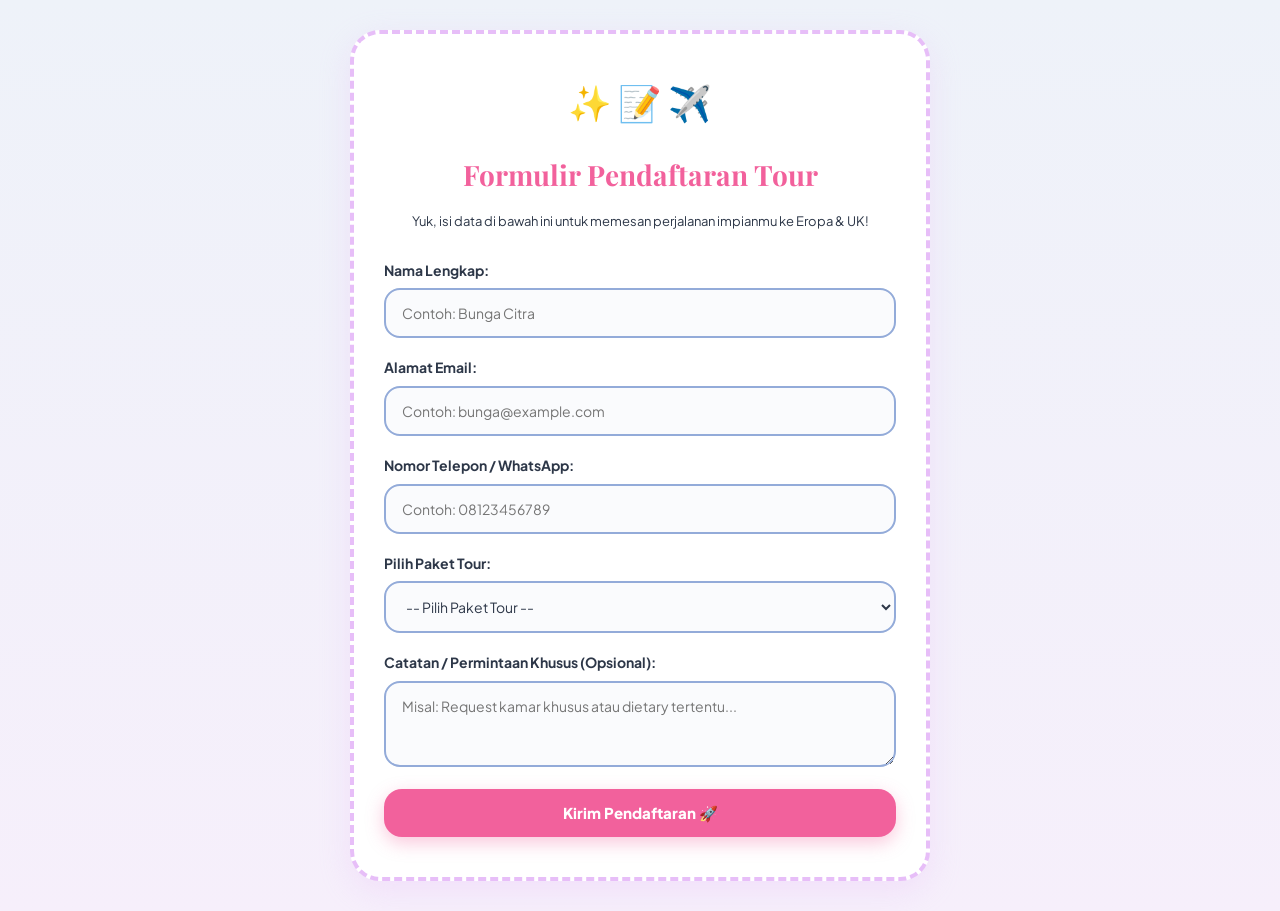
==== Booking.html @ 97e96259 "Add files via upload" ====
<!DOCTYPE html>
<html lang="id">
<head>
    <meta charset="UTF-8">
    <meta name="viewport" content="width=device-width, initial-scale=1.0">
    <title>Booking Tour - YOU'RE IN EUROPE</title>
    
    <link rel="stylesheet" href="style.css">
</head>
<body>

    <div class="form-container">
        <div style="font-size: 35px; text-align: center; margin-bottom: 10px;">✨ 📝 ✈️</div>
        <h2>Formulir Pendaftaran Tour</h2>
        <p style="text-align: center; font-size: 13px; color: var(--text-muted); margin-bottom: 25px;">
            Yuk, isi data di bawah ini untuk memesan perjalanan impianmu ke Eropa & UK!
        </p>

        <form>
            <div class="form-group">
                <label for="nama">Nama Lengkap:</label>
                <input type="text" id="nama" name="nama" placeholder="Contoh: Bunga Citra" required>
            </div>

            <div class="form-group">
                <label for="email">Alamat Email:</label>
                <input type="email" id="email" name="email" placeholder="Contoh: bunga@example.com" required>
            </div>

            <div class="form-group">
                <label for="telepon">Nomor Telepon / WhatsApp:</label>
                <input type="tel" id="telepon" name="telepon" placeholder="Contoh: 08123456789" required>
            </div>

            <div class="form-group">
                <label for="paket">Pilih Paket Tour:</label>
                <select id="paket" name="paket" required>
                    <option value="" disabled selected>-- Pilih Paket Tour --</option>
                    <option value="uk">🇬🇧 UK Royal & Classic Highlights (9H) - Rp 34,5 Jt</option>
                    <option value="spring">🌸 Spring Bloom & Keukenhof (12H) - Rp 48,5 Jt</option>
                    <option value="summer">☀️ Summer UK & Riviera Coast (14H) - Rp 56,0 Jt</option>
                    <option value="autumn">🍁 Autumn Trail & Central Europe (13H) - Rp 51,0 Jt</option>
                    <option value="winter">❄️ Winter Festive & Alpine Snow (14H) - Rp 59,5 Jt</option>
                </select>
            </div>

            <div class="form-group">
                <label for="catatan">Catatan / Permintaan Khusus (Opsional):</label>
                <textarea id="catatan" name="catatan" rows="3" placeholder="Misal: Request kamar khusus atau dietary tertentu..."></textarea>
            </div>

            <button type="submit" class="btn-submit">Kirim Pendaftaran 🚀</button>
        </form>
    </div>

    <!-- Script JavaScript yang dibungkus dengan benar menggunakan <script> -->
    <script>
        const bookingForm = document.querySelector('form');
        
        if (bookingForm) {
          bookingForm.addEventListener('submit', function(event) {
            event.preventDefault(); // Mencegah form langsung reload halaman
            alert('Yey! Data pendaftaran berhasil dikirim. Tim You\'re in Europe akan segera menghubungimu! 🌸');
            bookingForm.reset(); // Reset form setelah dikirim
          });
        }
    </script>
</body>
</html>
---- style.css ----
/* =========================================================
   STYLE MIX 4 WARNA PASTEL (CLUSTR STUDIO) - YOU'RE IN EUROPE 🌸🍋🫐
   ========================================================= */

@import url('https://fonts.googleapis.com/css2?family=Plus+Jakarta+Sans:wght@500;600;700;800&family=Playfair+Display:wght@700&display=swap');

:root {
  --raspberry: #F2619C;          /* Pink Raspberry Rose */
  --soft-lilac: #E7BEF8;         /* Ungu Soft Lilac */
  --blueberry: #93ABD9;          /* Biru Blueberry Milk */
  --lemon-cream: #EDE986;        /* Kuning Lemon Cream */
  --bg-main: #f0f4f9;            /* Latar Belakang Utama */
  --card-bg: #ffffff;            
  --text-dark: #2d3748;          
}

* {
  box-sizing: border-box;
}

body {
  font-family: 'Plus Jakarta Sans', sans-serif !important;
  /* Latar belakang perpaduan Blueberry Milk & Soft Lilac */
  background: linear-gradient(180deg, #eef2f9 0%, #f6effb 100%) !important;
  color: var(--text-dark) !important;
  margin: 0;
  padding: 0;
  line-height: 1.6;
}

/* 1. Navbar dengan Sentuhan Soft Lilac & Lemon Cream */
.navbar, nav {
  background: var(--soft-lilac) !important;
  border-bottom: 4px solid var(--lemon-cream) !important; /* Aksen Kuning Lemon */
  padding: 16px 40px !important;
  display: flex;
  justify-content: space-between;
  align-items: center;
  position: sticky;
  top: 0;
  z-index: 1000;
  box-shadow: 0 4px 15px rgba(231, 190, 248, 0.4) !important;
}

/* Logo Raspberry Rose */
.logo, .logo-text, .navbar-brand, h1.logo {
  font-family: 'Playfair Display', serif !important;
  font-weight: 700 !important;
  font-size: 24px !important;
  color: var(--raspberry) !important;
  text-decoration: none;
}

/* Menu Navigasi (Tombol Blueberry Milk) */
.nav-links a, nav a {
  background-color: #ffffff !important;
  color: #4a5568 !important;
  font-weight: 700;
  font-size: 14px;
  text-decoration: none;
  padding: 8px 18px;
  border-radius: 20px;
  margin: 0 4px;
  border: 2px solid var(--blueberry) !important;
  transition: all 0.2s ease;
}

.nav-links a:hover, nav a:hover {
  background-color: var(--lemon-cream) !important;
  color: #2d3748 !important;
  border-color: var(--lemon-cream) !important;
}

/* 2. Hero Section (Dominan Kuning Lemon Cream!) */
.hero-box, .welcome-box, .hero-section {
  background: var(--lemon-cream) !important; /* KUNING LEMON MENONJOL */
  border: 3px dashed var(--raspberry) !important; /* Garis Putus-putus Raspberry */
  border-radius: 28px !important;
  padding: 50px 30px !important;
  text-align: center;
  max-width: 1000px;
  margin: 30px auto;
  box-shadow: 0 10px 30px rgba(237, 233, 134, 0.5) !important;
}

.hero-box h1, .hero-box h2, .welcome-title, h2.title {
  font-family: 'Playfair Display', serif !important;
  color: #2d3748 !important;
  font-size: 32px !important;
  margin-bottom: 12px !important;
}

.hero-box p {
  color: #4a5568 !important;
  font-size: 16px !important;
  max-width: 600px;
  margin: 0 auto 20px auto;
}

/* 3. Kartu Destinasi (Kombinasi Kartu Putih + Border Blueberry & Tag Lemon) */
.section-title, h3.section-title, .destinasi-title {
  font-family: 'Playfair Display', serif !important;
  color: var(--raspberry) !important;
  font-size: 28px !important;
  text-align: center;
  margin: 35px 0 20px 0;
}

.card-box, .katalog-box, .destinasi-card, .card {
  background: var(--card-bg) !important;
  border-radius: 24px !important;
  border: 3px solid var(--blueberry) !important; /* Border Biru Blueberry */
  padding: 18px !important;
  box-shadow: 0 8px 20px rgba(147, 171, 217, 0.25) !important;
  transition: all 0.3s ease !important;
}

.card-box:hover, .katalog-box:hover, .destinasi-card:hover, .card:hover {
  transform: translateY(-8px) !important;
  border-color: var(--raspberry) !important;
  box-shadow: 0 12px 25px rgba(242, 97, 156, 0.3) !important;
}

.card-box img, .katalog-box img, .destinasi-card img, .card img {
  border-radius: 16px !important;
  width: 100%;
  height: 200px;
  object-fit: cover;
}

/* 4. Formulir Pendaftaran (Latar Soft Lilac + Border Lemon Cream) */
.form-container, .booking-box, .form-box {
  background: #ffffff !important;
  border: 4px dashed var(--soft-lilac) !important; /* Garis Putus-putus Lilac */
  border-radius: 30px !important;
  padding: 40px 30px !important;
  max-width: 580px;
  margin: 30px auto;
  box-shadow: 0 10px 30px rgba(231, 190, 248, 0.3) !important;
}

.form-container h2, .booking-title {
  font-family: 'Playfair Display', serif !important;
  color: var(--raspberry) !important;
  font-size: 28px !important;
  text-align: center;
  margin-bottom: 8px !important;
}

/* Input Form dengan Latar Lemon Cream Soft saat di-klik */
input[type="text"],
input[type="email"],
input[type="tel"],
select,
textarea {
  width: 100%;
  padding: 14px 16px !important;
  border: 2px solid var(--blueberry) !important;
  border-radius: 16px !important;
  font-family: 'Plus Jakarta Sans', sans-serif !important;
  font-size: 14px !important;
  color: var(--text-dark) !important;
  background-color: #fafbfd !important;
  margin-top: 6px;
  margin-bottom: 16px;
  transition: all 0.2s ease !important;
}

input:focus, select:focus, textarea:focus {
  border-color: var(--raspberry) !important;
  background-color: #fffde6 !important; /* Sentuhan Lemon Soft saat ngetik */
  box-shadow: 0 0 0 4px rgba(242, 97, 156, 0.15) !important;
}

label {
  font-weight: 700 !important;
  font-size: 14px !important;
  color: var(--text-dark) !important;
}

/* 5. Tombol Utama (Raspberry Rose Ceria) */
.btn-primary, 
button, 
input[type="submit"], 
.btn-submit {
  background: var(--raspberry) !important;
  color: #ffffff !important;
  border: none !important;
  padding: 14px 28px !important;
  border-radius: 18px !important;
  font-family: 'Plus Jakarta Sans', sans-serif !important;
  font-weight: 800 !important;
  font-size: 15px !important;
  cursor: pointer;
  box-shadow: 0 6px 18px rgba(242, 97, 156, 0.35) !important;
  transition: all 0.2s ease !important;
  display: inline-block;
  text-decoration: none;
  text-align: center;
  width: 100%;
}

.btn-primary:hover, 
button:hover, 
input[type="submit"]:hover, 
.btn-submit:hover {
  background: #e04e8b !important;
  transform: translateY(-2px) !important;
  box-shadow: 0 8px 22px rgba(242, 97, 156, 0.45) !important;
}

/* 6. Tag Musim (Pakai Kuning Lemon Cream & Soft Lilac) */
.tag-uk, .season-tag, .tag {
  background-color: var(--lemon-cream) !important; /* TAG KUNING LEMON */
  color: #5b4002 !important;
  padding: 6px 14px !important;
  border-radius: 20px !important;
  font-weight: 800 !important;
  font-size: 12px !important;
}

.price-text {
  font-size: 20px !important;
  font-weight: 800 !important;
  color: var(--raspberry) !important;
}
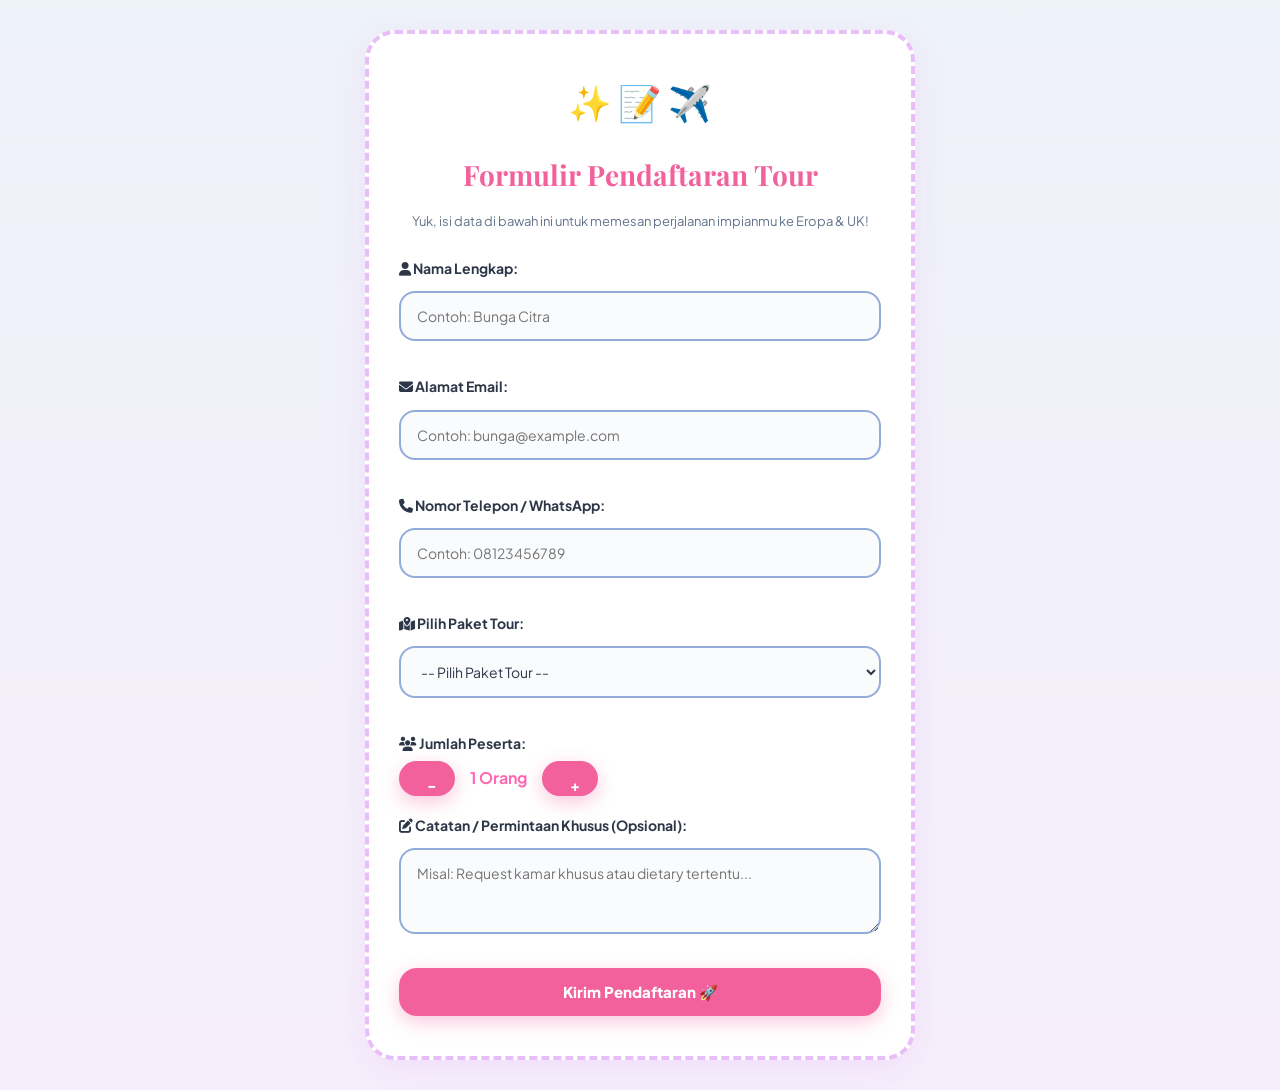
==== commit 8d98a56d: "Add files via upload" ====
--- a/Booking.html
+++ b/Booking.html
@@ -6,46 +6,314 @@
     <title>Booking Tour - YOU'RE IN EUROPE</title>
     
     <link rel="stylesheet" href="style.css">
+    <!-- FontAwesome untuk ikon interaktif -->
+    <link rel="stylesheet" href="https://cdnjs.cloudflare.com/ajax/libs/font-awesome/6.4.0/css/all.min.css">
+    
+    <style>
+        body {
+            font-family: 'Comic Sans MS', cursive, sans-serif;
+            background-color: #fff9fb;
+            color: #4a5568;
+            padding: 30px 15px;
+            overflow-x: hidden;
+            position: relative;
+        }
+
+        .form-container {
+            max-width: 550px;
+            margin: 0 auto;
+            background: #ffffff;
+            border: 3px dashed #ffb6c1;
+            border-radius: 20px;
+            padding: 30px;
+            box-shadow: 0 8px 25px rgba(255, 182, 193, 0.3);
+            position: relative;
+            z-index: 10;
+        }
+
+        h2 {
+            color: #ff69b4;
+            text-align: center;
+            margin-bottom: 5px;
+        }
+
+        .form-group {
+            margin-bottom: 18px;
+            display: flex;
+            flex-direction: column;
+        }
+
+        .form-group label {
+            font-weight: bold;
+            font-size: 14px;
+            color: #4a5568;
+            margin-bottom: 6px;
+        }
+
+        .form-group input, 
+        .form-group select, 
+        .form-group textarea {
+            padding: 10px 14px;
+            border: 2px solid #ffccd5;
+            border-radius: 12px;
+            font-family: inherit;
+            font-size: 14px;
+            outline: none;
+            transition: all 0.3s ease;
+        }
+
+        .form-group input:focus, 
+        .form-group select:focus, 
+        .form-group textarea:focus {
+            border-color: #ff69b4;
+            box-shadow: 0 0 8px rgba(255, 105, 180, 0.3);
+        }
+
+        /* --- KONTROL JUMLAH PESERTA INTERAKTIF --- */
+        .counter-box {
+            display: flex;
+            align-items: center;
+            gap: 15px;
+        }
+
+        .counter-btn {
+            background: #ffb6c1;
+            color: white;
+            border: none;
+            width: 35px;
+            height: 35px;
+            border-radius: 50%;
+            font-size: 18px;
+            font-weight: bold;
+            cursor: pointer;
+            transition: 0.2s;
+        }
+
+        .counter-btn:hover {
+            background: #ff69b4;
+            transform: scale(1.1);
+        }
+
+        .counter-value {
+            font-weight: bold;
+            font-size: 16px;
+            color: #ff69b4;
+        }
+
+        /* --- RINGKASAN HARGA INTERAKTIF --- */
+        .summary-card {
+            background: #fff0f5;
+            border: 2px dashed #ffb6c1;
+            border-radius: 15px;
+            padding: 15px;
+            margin-bottom: 20px;
+            display: none;
+            animation: fadeIn 0.4s ease-in-out;
+        }
+
+        .summary-card h4 {
+            color: #ff69b4;
+            margin-bottom: 8px;
+            font-size: 15px;
+        }
+
+        .summary-row {
+            display: flex;
+            justify-content: space-between;
+            font-size: 13px;
+            margin-bottom: 5px;
+        }
+
+        .summary-total {
+            border-top: 1px dashed #ffb6c1;
+            padding-top: 8px;
+            margin-top: 8px;
+            font-weight: bold;
+            color: #d97706;
+            font-size: 15px;
+        }
+
+        .btn-submit {
+            width: 100%;
+            padding: 12px;
+            background-color: #ff69b4;
+            color: white;
+            border: none;
+            border-radius: 25px;
+            font-size: 16px;
+            font-weight: bold;
+            font-family: inherit;
+            cursor: pointer;
+            box-shadow: 0 4px 12px rgba(255, 105, 180, 0.3);
+            transition: all 0.3s ease;
+        }
+
+        .btn-submit:hover {
+            background-color: #ff1493;
+            transform: translateY(-2px);
+        }
+
+        /* --- MODAL CONFIRMATION POPUP --- */
+        .modal-bg {
+            display: none;
+            position: fixed;
+            top: 0; left: 0;
+            width: 100%; height: 100%;
+            background: rgba(0,0,0,0.4);
+            z-index: 1000;
+            justify-content: center;
+            align-items: center;
+        }
+
+        .modal-content {
+            background: #ffffff;
+            border: 4px dashed #ffb6c1;
+            border-radius: 20px;
+            padding: 25px;
+            max-width: 450px;
+            width: 90%;
+            text-align: center;
+            box-shadow: 0 10px 30px rgba(0,0,0,0.2);
+            animation: popUp 0.3s ease;
+        }
+
+        .modal-content h3 {
+            color: #ff69b4;
+            margin-bottom: 10px;
+        }
+
+        .modal-details {
+            text-align: left;
+            background: #fff9fb;
+            padding: 12px 18px;
+            border-radius: 12px;
+            font-size: 13px;
+            margin: 15px 0;
+            line-height: 1.6;
+        }
+
+        .btn-close {
+            background: #87ceeb;
+            color: white;
+            border: none;
+            padding: 8px 20px;
+            border-radius: 15px;
+            font-weight: bold;
+            cursor: pointer;
+            transition: 0.2s;
+        }
+
+        .btn-close:hover {
+            background: #ff69b4;
+        }
+
+        /* --- EFEK KONFETI LUCU & MERIAH (TAMPILAN LOKAL) --- */
+        .falling-confetti {
+            position: fixed;
+            top: -20px;
+            z-index: 9999;
+            pointer-events: none;
+            border-radius: 40%;
+            animation: fallAnimation linear forwards;
+        }
+
+        @keyframes fallAnimation {
+            0% {
+                transform: translateY(0) rotate(0deg) scale(1);
+                opacity: 1;
+            }
+            50% {
+                transform: translateY(50vh) rotate(360deg) scale(1.2);
+                opacity: 0.9;
+            }
+            100% {
+                transform: translateY(105vh) rotate(720deg) scale(0.8);
+                opacity: 0.1;
+            }
+        }
+
+        @keyframes fadeIn {
+            from { opacity: 0; transform: translateY(-5px); }
+            to { opacity: 1; transform: translateY(0); }
+        }
+
+        @keyframes popUp {
+            from { transform: scale(0.8); opacity: 0; }
+            to { transform: scale(1); opacity: 1; }
+        }
+    </style>
 </head>
 <body>
 
     <div class="form-container">
         <div style="font-size: 35px; text-align: center; margin-bottom: 10px;">✨ 📝 ✈️</div>
         <h2>Formulir Pendaftaran Tour</h2>
-        <p style="text-align: center; font-size: 13px; color: var(--text-muted); margin-bottom: 25px;">
+        <p style="text-align: center; font-size: 13px; color: #64748b; margin-bottom: 25px;">
             Yuk, isi data di bawah ini untuk memesan perjalanan impianmu ke Eropa & UK!
         </p>
 
-        <form>
-            <div class="form-group">
-                <label for="nama">Nama Lengkap:</label>
+        <form id="bookingForm">
+            <div class="form-group">
+                <label for="nama"><i class="fas fa-user"></i> Nama Lengkap:</label>
                 <input type="text" id="nama" name="nama" placeholder="Contoh: Bunga Citra" required>
             </div>
 
             <div class="form-group">
-                <label for="email">Alamat Email:</label>
+                <label for="email"><i class="fas fa-envelope"></i> Alamat Email:</label>
                 <input type="email" id="email" name="email" placeholder="Contoh: bunga@example.com" required>
             </div>
 
             <div class="form-group">
-                <label for="telepon">Nomor Telepon / WhatsApp:</label>
+                <label for="telepon"><i class="fas fa-phone"></i> Nomor Telepon / WhatsApp:</label>
                 <input type="tel" id="telepon" name="telepon" placeholder="Contoh: 08123456789" required>
             </div>
 
             <div class="form-group">
-                <label for="paket">Pilih Paket Tour:</label>
+                <label for="paket"><i class="fas fa-map-marked-alt"></i> Pilih Paket Tour:</label>
                 <select id="paket" name="paket" required>
                     <option value="" disabled selected>-- Pilih Paket Tour --</option>
-                    <option value="uk">🇬🇧 UK Royal & Classic Highlights (9H) - Rp 34,5 Jt</option>
-                    <option value="spring">🌸 Spring Bloom & Keukenhof (12H) - Rp 48,5 Jt</option>
-                    <option value="summer">☀️ Summer UK & Riviera Coast (14H) - Rp 56,0 Jt</option>
-                    <option value="autumn">🍁 Autumn Trail & Central Europe (13H) - Rp 51,0 Jt</option>
-                    <option value="winter">❄️ Winter Festive & Alpine Snow (14H) - Rp 59,5 Jt</option>
+                    <option value="golden" data-harga="62.5">👑 Golden Root Imperial Heritage (15H) - Rp 62,5 Jt</option>
+                    <option value="uk" data-harga="34.5">🇬🇧 UK Royal & Classic Highlights (9H) - Rp 34,5 Jt</option>
+                    <option value="spring" data-harga="48.5">🌸 Spring Bloom & Keukenhof (12H) - Rp 48,5 Jt</option>
+                    <option value="summer" data-harga="56.0">☀️ Summer UK & Riviera Coast (14H) - Rp 56,0 Jt</option>
+                    <option value="autumn" data-harga="51.0">🍁 Autumn Trail & Central Europe (13H) - Rp 51,0 Jt</option>
+                    <option value="winter" data-harga="59.5">❄️ Winter Festive & Alpine Snow (14H) - Rp 59,5 Jt</option>
                 </select>
             </div>
 
-            <div class="form-group">
-                <label for="catatan">Catatan / Permintaan Khusus (Opsional):</label>
+            <!-- JUMLAH PESERTA (COUNTER INTERAKTIF) -->
+            <div class="form-group">
+                <label><i class="fas fa-users"></i> Jumlah Peserta:</label>
+                <div class="counter-box">
+                    <button type="button" class="counter-btn" id="btnMin">-</button>
+                    <span class="counter-value" id="pesertaVal">1 Orang</span>
+                    <button type="button" class="counter-btn" id="btnPlus">+</button>
+                </div>
+            </div>
+
+            <!-- KARTU RINGKASAN OTOMATIS -->
+            <div class="summary-card" id="summaryCard">
+                <h4><i class="fas fa-receipt"></i> Ringkasan Estimasi Pesanan</h4>
+                <div class="summary-row">
+                    <span>Paket:</span>
+                    <strong id="sumPaket">-</strong>
+                </div>
+                <div class="summary-row">
+                    <span>Harga / Orang:</span>
+                    <span id="sumHarga">Rp 0 Jt</span>
+                </div>
+                <div class="summary-row">
+                    <span>Jumlah Peserta:</span>
+                    <span id="sumPeserta">1 Orang</span>
+                </div>
+                <div class="summary-row summary-total">
+                    <span>Total Estimasi:</span>
+                    <span id="sumTotal">Rp 0 Jt</span>
+                </div>
+            </div>
+
+            <div class="form-group">
+                <label for="catatan"><i class="fas fa-edit"></i> Catatan / Permintaan Khusus (Opsional):</label>
                 <textarea id="catatan" name="catatan" rows="3" placeholder="Misal: Request kamar khusus atau dietary tertentu..."></textarea>
             </div>
 
@@ -53,16 +321,142 @@
         </form>
     </div>
 
-    <!-- Script JavaScript yang dibungkus dengan benar menggunakan <script> -->
+    <!-- MODAL POPUP KONFIRMASI (INTERAKTIF) -->
+    <div class="modal-bg" id="modalConfirm">
+        <div class="modal-content">
+            <div style="font-size: 40px; margin-bottom: 5px;">🎉</div>
+            <h3>Pendaftaran Berhasil!</h3>
+            <p style="font-size: 13px; color: #64748b;">Terima kasih telah mendaftar. Berikut ringkasan datamu:</p>
+            
+            <div class="modal-details" id="modalText">
+                <!-- Isian detail dimasukkan lewat JavaScript -->
+            </div>
+
+            <p style="font-size: 12px; color: #ff69b4; margin-bottom: 15px;">Tim <b>You're in Europe</b> akan segera menghubungi nomor WhatsApp kamu! 🌸</p>
+            <button class="btn-close" onclick="tutupModal()">Selesai & Tutup</button>
+        </div>
+    </div>
+
+    <!-- JAVASCRIPT INTERAKTIF & EFEK KONFETI LUCU MERIAH -->
     <script>
-        const bookingForm = document.querySelector('form');
-        
-        if (bookingForm) {
-          bookingForm.addEventListener('submit', function(event) {
-            event.preventDefault(); // Mencegah form langsung reload halaman
-            alert('Yey! Data pendaftaran berhasil dikirim. Tim You\'re in Europe akan segera menghubungimu! 🌸');
-            bookingForm.reset(); // Reset form setelah dikirim
-          });
+        let jumlahPeserta = 1;
+        let hargaSatuan = 0;
+
+        const paketSelect = document.getElementById('paket');
+        const summaryCard = document.getElementById('summaryCard');
+        const sumPaket = document.getElementById('sumPaket');
+        const sumHarga = document.getElementById('sumHarga');
+        const sumPeserta = document.getElementById('sumPeserta');
+        const sumTotal = document.getElementById('sumTotal');
+
+        const btnMin = document.getElementById('btnMin');
+        const btnPlus = document.getElementById('btnPlus');
+        const pesertaVal = document.getElementById('pesertaVal');
+
+        // Fungsi Hitung Total Harga
+        function updateKalkulasi() {
+            const selectedOption = paketSelect.options[paketSelect.selectedIndex];
+            
+            if (selectedOption.value) {
+                hargaSatuan = parseFloat(selectedOption.getAttribute('data-harga'));
+                const namaPaket = selectedOption.text.split('-')[0].trim();
+                const total = (hargaSatuan * jumlahPeserta).toFixed(1);
+
+                sumPaket.textContent = namaPaket;
+                sumHarga.textContent = `Rp ${hargaSatuan.toFixed(1)} Jt`;
+                sumPeserta.textContent = `${jumlahPeserta} Orang`;
+                sumTotal.textContent = `Rp ${total} Jt`;
+
+                summaryCard.style.display = 'block';
+            }
+        }
+
+        // Event Pilihan Paket
+        paketSelect.addEventListener('change', updateKalkulasi);
+
+        // Event Tombol Plus & Minus Peserta
+        btnPlus.addEventListener('click', () => {
+            jumlahPeserta++;
+            pesertaVal.textContent = `${jumlahPeserta} Orang`;
+            updateKalkulasi();
+        });
+
+        btnMin.addEventListener('click', () => {
+            if (jumlahPeserta > 1) {
+                jumlahPeserta--;
+                pesertaVal.textContent = `${jumlahPeserta} Orang`;
+                updateKalkulasi();
+            }
+        });
+
+        // EFEK KONFETI LUCU, WARNA-WARNI PASTEL, DAN SANGAT MERIAH
+        function triggerMeriahConfetti() {
+            // Palet warna-warni lucu/pastel (Pink muda, Magenta, Kuning hangat, Ungu muda, Hijau mint, Biru cerah)
+            const cutePalette = ['#ffb6c1', '#ff69b4', '#ffd1dc', '#fde68a', '#d8b4fe', '#a7f3d0', '#7dd3fc', '#f472b6'];
+            const totalParticles = 120; // Jumlah dibuat lebih banyak supaya sangat meriah
+
+            for (let i = 0; i < totalParticles; i++) {
+                const confetti = document.createElement('div');
+                confetti.classList.add('falling-confetti');
+                
+                // Variasi ukuran agar terlihat dinamis (kecil hingga agak besar)
+                const size = Math.random() * 10 + 6;
+                confetti.style.width = `${size}px`;
+                confetti.style.height = `${size * 0.6}px`; // Bentuk menyerupai potongan pita kecil
+
+                // Posisi awal horizontal acak di seluruh layar
+                confetti.style.left = `${Math.random() * 100}vw`;
+
+                // Warna acak yang lucu
+                confetti.style.backgroundColor = cutePalette[Math.floor(Math.random() * cutePalette.length)];
+
+                // Variasi kecepatan jatuh dan jeda kemunculan
+                const duration = Math.random() * 2.5 + 1.5; // Durasi jatuh 1.5 - 4 detik
+                const delay = Math.random() * 1.2; // Jeda acak
+                confetti.style.animationDuration = `${duration}s`;
+                confetti.style.animationDelay = `${delay}s`;
+
+                document.body.appendChild(confetti);
+
+                // Hapus elemen otomatis setelah animasi selesai agar memori tetap bersih
+                setTimeout(() => {
+                    confetti.remove();
+                }, (duration + delay) * 1000);
+            }
+        }
+
+        // Handle Submit Form dengan Modal Interaktif & Konfeti Meriah
+        const bookingForm = document.getElementById('bookingForm');
+        bookingForm.addEventListener('submit', function(event) {
+            event.preventDefault();
+            
+            const nama = document.getElementById('nama').value;
+            const telepon = document.getElementById('telepon').value;
+            const paketNama = paketSelect.options[paketSelect.selectedIndex].text.split('-')[0].trim();
+            const totalHarga = (hargaSatuan * jumlahPeserta).toFixed(1);
+
+            // Masukkan data ke modal
+            document.getElementById('modalText').innerHTML = `
+                <b>Nama:</b> ${nama}<br>
+                <b>WhatsApp:</b> ${telepon}<br>
+                <b>Paket:</b> ${paketNama}<br>
+                <b>Jumlah:</b> ${jumlahPeserta} Orang<br>
+                <b>Total Estimasi:</b> <span style="color:#d97706; font-weight:bold;">Rp ${totalHarga} Jt</span>
+            `;
+
+            // Panggil efek konfeti meriah warna-warni lucu
+            triggerMeriahConfetti();
+
+            // Tampilkan Modal
+            document.getElementById('modalConfirm').style.display = 'flex';
+        });
+
+        function tutupModal() {
+            document.getElementById('modalConfirm').style.display = 'none';
+            bookingForm.reset();
+            summaryCard.style.display = 'none';
+            jumlahPeserta = 1;
+            pesertaVal.textContent = '1 Orang';
         }
     </script>
 </body>
